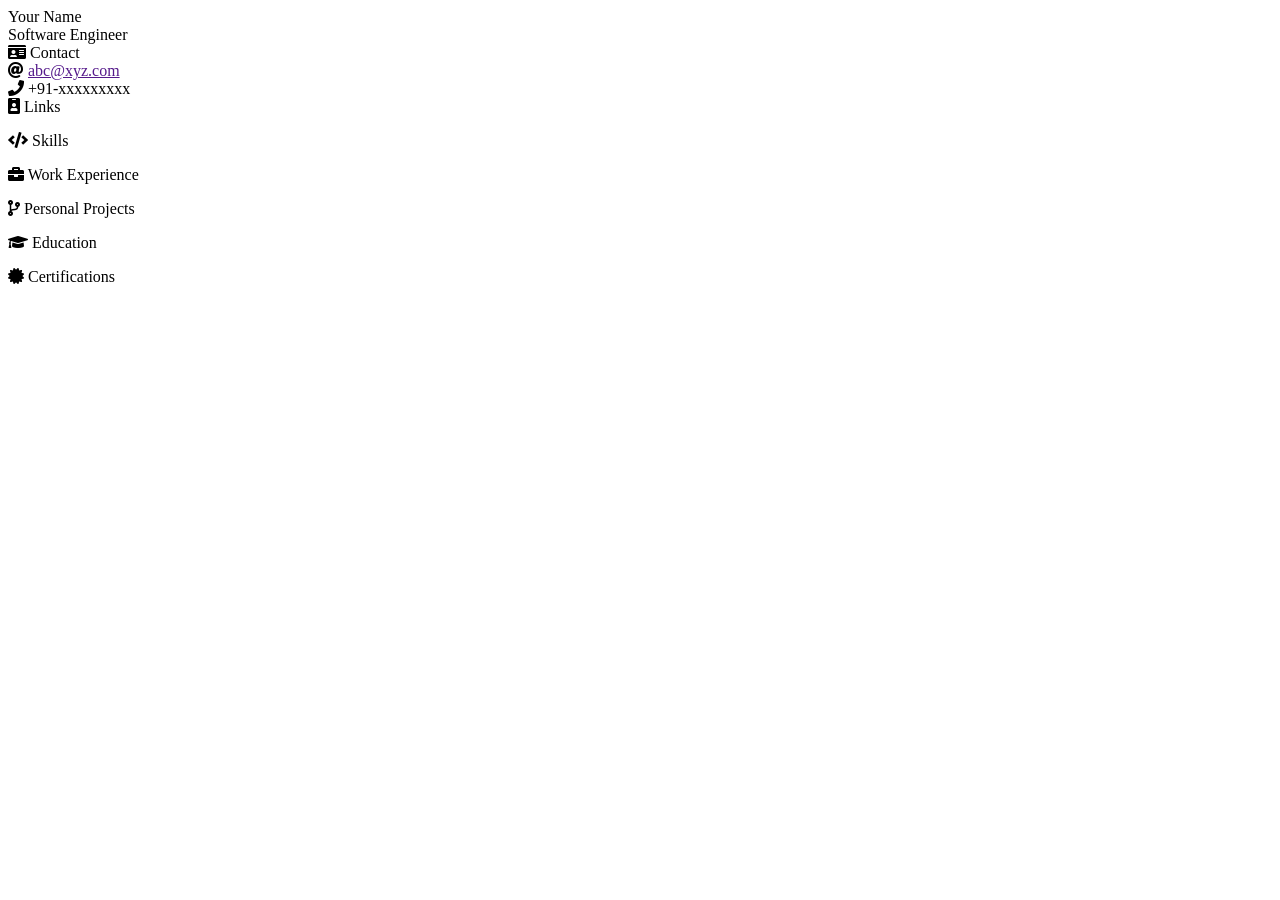
==== index.html @ ebb9d11e "dummy profile" ====
<!DOCTYPE html>
<html lang="en">
  <head>
    <meta name="viewport" content="width=device-width, initial-scale=1.0" />
    <title>Resume | John Doe</title>
    <link
      href="https://fonts.googleapis.com/css?family=Source+Sans+Pro:200,400,600&display=swap"
      rel="stylesheet"
    />
    <link
      href="https://fonts.googleapis.com/css?family=Roboto+Condensed&display=swap"
      rel="stylesheet"
    />
    <link
      rel="stylesheet"
      href="https://use.fontawesome.com/releases/v5.8.1/css/all.css"
      integrity="sha384-50oBUHEmvpQ+1lW4y57PTFmhCaXp0ML5d60M1M7uH2+nqUivzIebhndOJK28anvf"
      crossorigin="anonymous"
    />
    <link rel="stylesheet" type="text/css" href="assets/css/index.css" />
  </head>

  <body>
    <div class="container">
      <section class="header">
        <div class="header-title" id="profileName">Your Name</div>
        <div class="header-sub-title" id="profileSubTitle">
          Software Engineer
        </div>
      </section>

      <section class="info-section">
        <div class="info-left">
          <div class="cat-header">
            <span class="cat-indicator">
              <i class="fas fa-id-card" aria-hidden="true"></i>
            </span>
            <span class="cat-title">Contact</span>
          </div>
          <div class="contact-section">
            <div class="contact-item">
              <span class="contact-logo">
                <i class="fas fa-at" aria-hidden="true"></i>
              </span>
              <a
                class="contact-info"
                id="contactEmail"
                target="_blank"
                href=""
                rel="noopener noreferrer"
              >
                abc@xyz.com
              </a>
            </div>
            <div class="contact-item">
              <span class="contact-logo">
                <i class="fas fa-phone" aria-hidden="true"></i>
              </span>
              <span class="contact-info" id="contactPhone">
                +91-xxxxxxxxx
              </span>
            </div>
          </div>

          <div class="cat-header">
            <span class="cat-indicator">
              <i class="fas fa-id-badge" aria-hidden="true"></i>
            </span>
            <span class="cat-title">Links</span>
          </div>
          <div class="cat-list-body">
            <ul id="linksList"></ul>
          </div>
        </div>

        <div class="info-right">
          <div class="cat-header">
            <span class="cat-indicator">
              <i class="fas fa-code" aria-hidden="true"></i>
            </span>
            <span class="cat-title">Skills</span>
          </div>
          <div class="cat-list-body">
            <ul id="skillList"></ul>
          </div>
        </div>
      </section>

      <!-- Work experience section -->
      <section class="info-row">
        <div class="cat-header">
          <span class="cat-indicator">
            <i class="fas fa-briefcase" aria-hidden="true"></i>
          </span>
          <span class="cat-title">Work Experience</span>
        </div>
        <div class="cat-list-body">
          <ul id="experienceList"></ul>
        </div>
      </section>

      <!-- Projects Listing section -->
      <section class="info-row">
        <div class="cat-header">
          <span class="cat-indicator">
            <i class="fas fa-code-branch" aria-hidden="true"></i>
          </span>
          <span class="cat-title">Personal Projects</span>
        </div>
        <div class="cat-list-body">
          <ul id="projectList"></ul>
        </div>
      </section>

      <!-- Educaation listing section -->
      <section class="info-row">
        <div class="cat-header">
          <span class="cat-indicator">
            <i class="fas fa-graduation-cap" aria-hidden="true"></i>
          </span>
          <span class="cat-title">Education</span>
        </div>
        <div class="cat-list-body">
          <ul id="educationList"></ul>
        </div>
      </section>

      <!-- Certifications listing section -->
      <section class="info-row">
        <div class="cat-header">
          <span class="cat-indicator">
            <i class="fas fa-certificate" aria-hidden="true"></i>
          </span>
          <span class="cat-title">Certifications</span>
        </div>
        <div class="cat-list-body">
          <ul id="certList"></ul>
        </div>
      </section>

      <!-- Other contents section -->
      <section class="footer"></section>
    </div>

    <script src="data/profile-dummy.js"></script>
    <script src="assets/js/main.js"></script>
  </body>
</html>
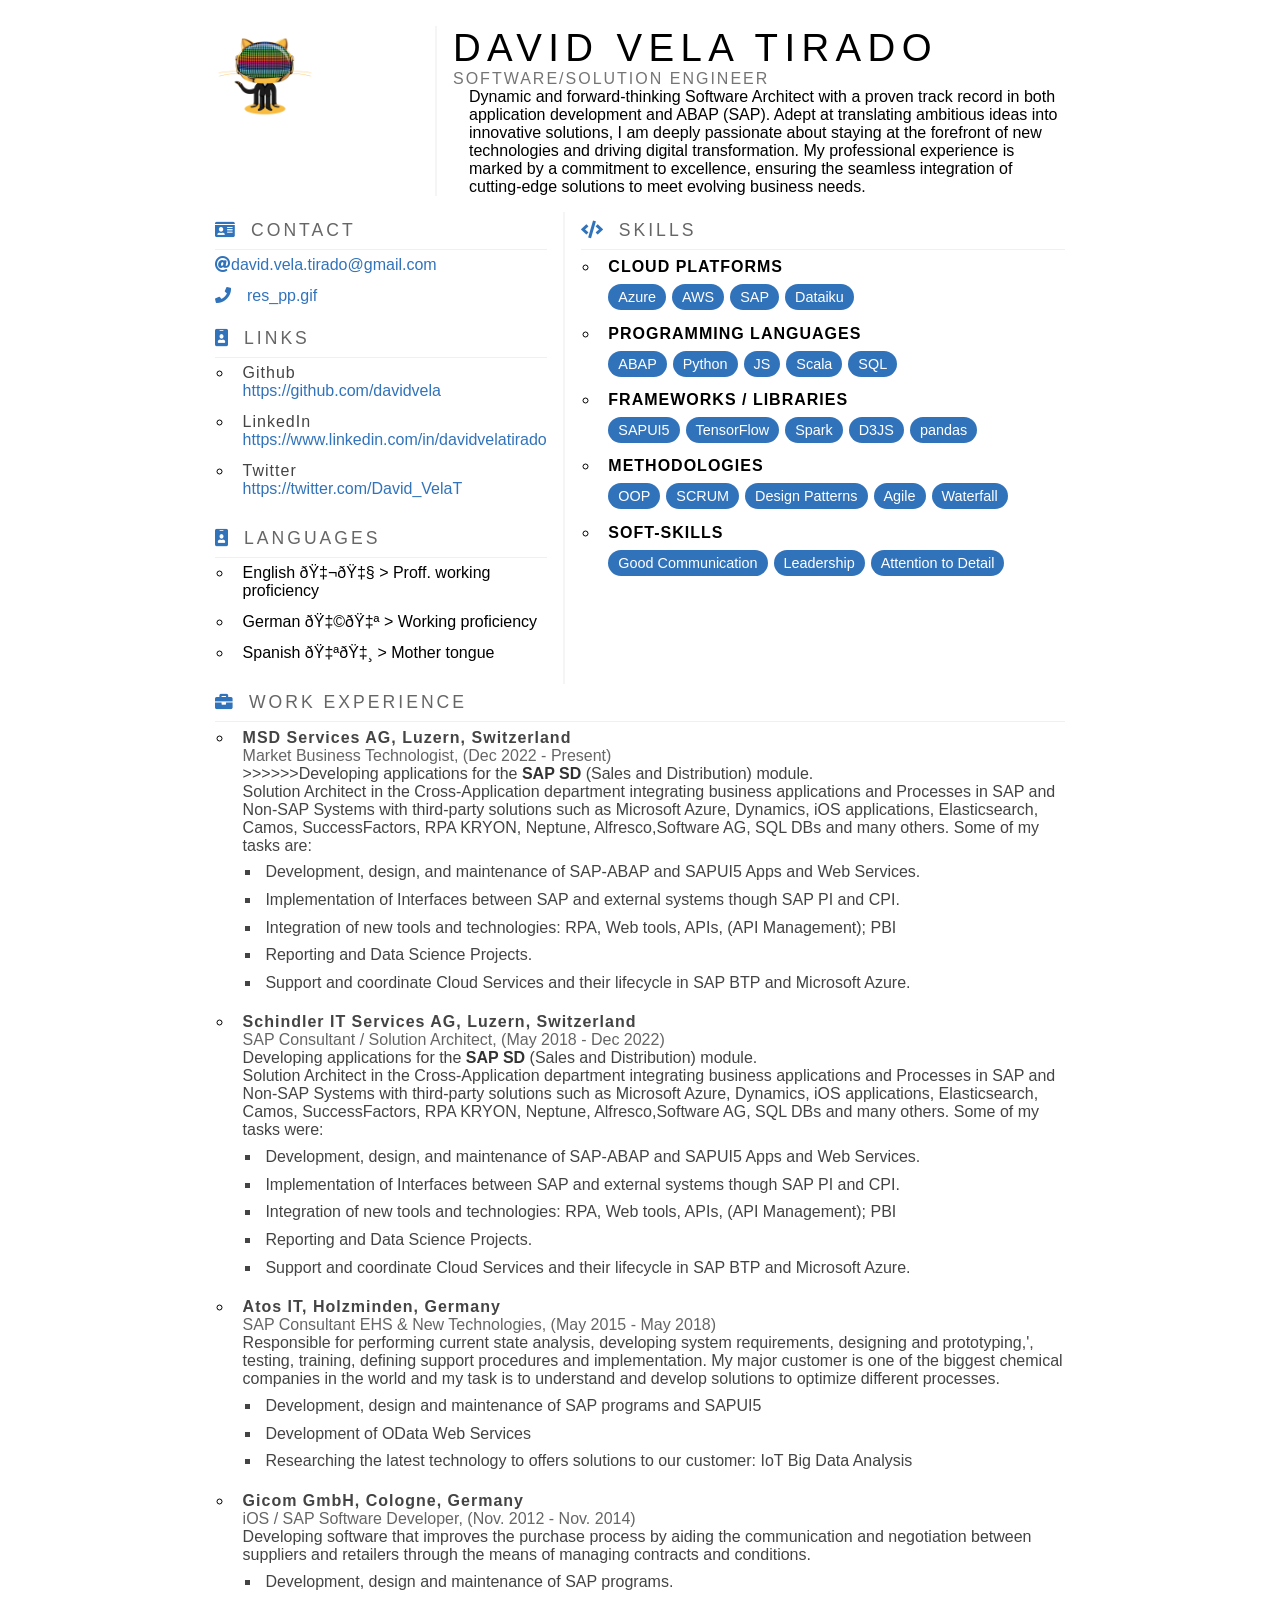
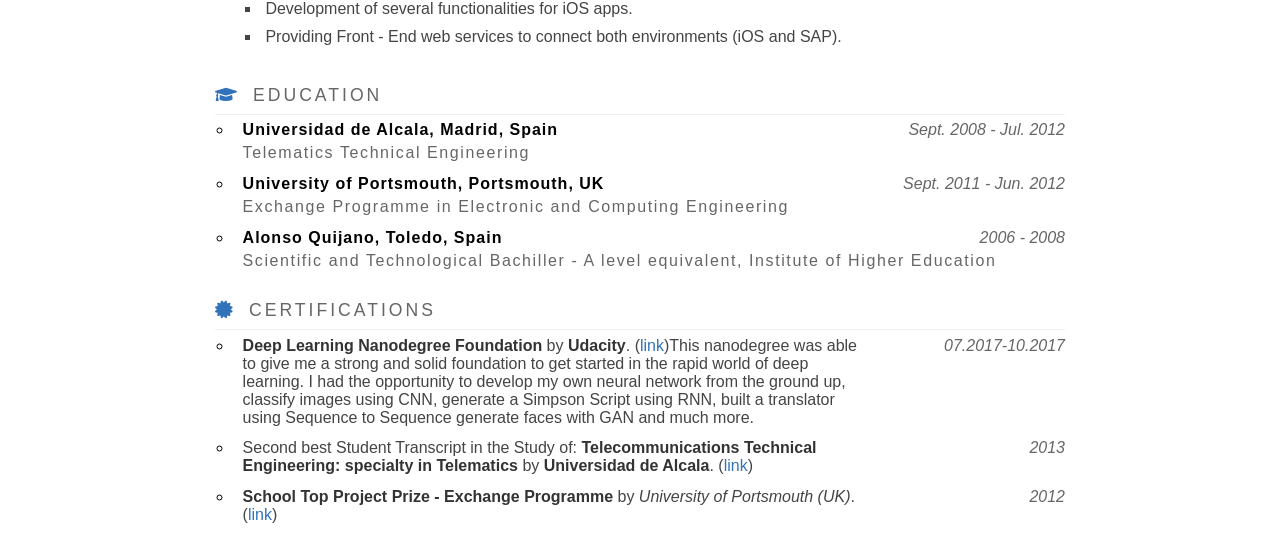
==== commit 4d77d49d: "update cv" ====
--- a/index.html
+++ b/index.html
@@ -17,15 +17,19 @@
       integrity="sha384-50oBUHEmvpQ+1lW4y57PTFmhCaXp0ML5d60M1M7uH2+nqUivzIebhndOJK28anvf"
       crossorigin="anonymous"
     />
-    <link rel="stylesheet" type="text/css" href="assets/css/index.css" />
+    <link rel="stylesheet" type="text/css" href="assets/css/res.css" />
   </head>
 
   <body>
     <div class="container">
-      <section class="header">
-        <div class="header-title" id="profileName">Your Name</div>
-        <div class="header-sub-title" id="profileSubTitle">
-          Software Engineer
+      <!--<section class="header">-->
+      <section class="info-section">
+        <div class="info-left">
+          <img id="profilePic" src="assets/images/res_pp.gif" alt="David Vela" style="width:100px;height:100px;">
+        </div>  <div class="info-right">
+          <div class="header-title" id="profileName">Your Name</div>
+          <div class="header-sub-title" id="profileSubTitle">Software Engineer</div>
+          <div class="contact-info" id="aboutIntro">Ambitious and Innovative Software Architect with Professional Experience ...</div>
         </div>
       </section>
 
@@ -42,15 +46,8 @@
               <span class="contact-logo">
                 <i class="fas fa-at" aria-hidden="true"></i>
               </span>
-              <a
-                class="contact-info"
-                id="contactEmail"
-                target="_blank"
-                href=""
-                rel="noopener noreferrer"
-              >
-                abc@xyz.com
-              </a>
+              <aclass="contact-info" id="contactEmail" target="_blank" href="" rel="noopener noreferrer">
+                abc@xyz.com</a>
             </div>
             <div class="contact-item">
               <span class="contact-logo">
@@ -71,7 +68,22 @@
           <div class="cat-list-body">
             <ul id="linksList"></ul>
           </div>
+        
+        <div class="cat-header">
+          <span class="cat-indicator">
+            <i class="fas fa-id-badge" aria-hidden="true"></i>
+          </span>
+          <span class="cat-title">Languages</span>
         </div>
+        <div class="cat-list-body">
+          <ul id="linksList">
+            <li>English 🇬🇧 > Proff. working proficiency</li>
+            <li>German 🇩🇪 > Working proficiency</li>
+            <li>Spanish 🇪🇸 > Mother tongue </li>
+          </ul>
+        </div>
+      
+      </div>
 
         <div class="info-right">
           <div class="cat-header">
@@ -99,7 +111,7 @@
         </div>
       </section>
 
-      <!-- Projects Listing section -->
+      <!-- Projects Listing section 
       <section class="info-row">
         <div class="cat-header">
           <span class="cat-indicator">
@@ -110,7 +122,7 @@
         <div class="cat-list-body">
           <ul id="projectList"></ul>
         </div>
-      </section>
+      </section>-->
 
       <!-- Educaation listing section -->
       <section class="info-row">
@@ -138,11 +150,26 @@
         </div>
       </section>
 
+
+      <!-- Projects Listing section 
+      <section class="info-row">
+        <div class="cat-header">
+          <span class="cat-indicator">
+            <i class="fas fa-code-branch" aria-hidden="true"></i>
+          </span>
+          <span class="cat-title">Personal Projects</span>
+        </div>
+        <div class="cat-list-body">
+          <ul id="projectList"></ul>
+        </div>
+      </section>-->
+
       <!-- Other contents section -->
       <section class="footer"></section>
     </div>
 
-    <script src="data/profile-dummy.js"></script>
-    <script src="assets/js/main.js"></script>
+    <script src="assets/js/res_profile_DE.js"></script>
+    <script src="assets/js/res_profile_EN.js"></script>
+    <script src="assets/js/res_main.js"></script>
   </body>
 </html>
--- a/assets/css/res.css
+++ b/assets/css/res.css
@@ -0,0 +1,396 @@
+body,
+html {
+  margin: 0 auto;
+  font-family: -apple-system, BlinkMacSystemFont, "Segoe UI", "Source Sans Pro",
+    Roboto, Oxygen, Ubuntu, Cantarell, "Open Sans", "Helvetica Neue", sans-serif;
+  font-size: 100%;
+  color: #000;
+}
+
+* {
+  box-sizing: border-box;
+}
+
+/* Links */
+a {
+  text-decoration: none !important;
+  color: #3173bb !important;
+}
+
+strong {
+  color: #333;
+}
+
+.container {
+  padding: 10px 15px;
+  margin: 0 auto;
+  /* width: 55rem; */
+  max-width: 55rem;
+  background-color: #fff;
+}
+
+.link-title {
+  letter-spacing: 1px;
+  color: #444;
+}
+
+.header {
+  text-align: center;
+  margin-bottom: 1.5rem;
+}
+
+.profile-logo {
+  width: 100px;
+  height: 100px;
+  border-radius: 50%;
+}
+
+.header-title {
+  font-size: 2.4rem;
+  font-weight: 300;
+  letter-spacing: 0.4rem;
+  text-transform: uppercase;
+}
+
+.header-sub-title {
+  font-weight: 400;
+  color: #757575;
+  letter-spacing: 2px;
+  text-transform: uppercase;
+}
+
+.contact-section {
+  padding-bottom: 0.5rem;
+}
+
+.contact-item {
+  display: flex;
+  align-items: center;
+  color: #3173bb;
+  padding: 0.4rem 0;
+}
+
+.contact-logo {
+  color: #3173bb;
+}
+
+.contact-info {
+  padding-left: 1rem;
+}
+
+.info-section {
+  padding: 1rem 0 0 0;
+  display: flex;
+  flex-direction: row;
+  flex-wrap: wrap;
+}
+
+.info-left {
+  flex: 1;
+  border-right: 2px solid #f5f5f5;
+  padding-right: 1rem;
+}
+
+.info-right {
+  flex: 3;
+  padding-left: 1rem;
+}
+
+.info-row {
+  width: 100%;
+}
+
+.cat-header {
+  padding: 0.5rem 0;
+  font-size: 1.1rem;
+  display: flex;
+  align-items: center;
+  border-bottom: 1px solid #f0f0f0;
+}
+
+.cat-indicator {
+  color: #3173bb;
+}
+
+.cat-title {
+  text-transform: uppercase;
+  letter-spacing: 3px;
+  vertical-align: text-bottom;
+  padding-left: 1rem;
+  color: #666;
+}
+
+.cat-def-body,
+.cat-skill-body {
+  padding: 0.2rem 0px 0.7rem 1.7rem;
+}
+
+/* Lists */
+.cat-list-body {
+  padding-bottom: 1rem;
+}
+.cat-list-body ul {
+  padding-left: 18px;
+  margin: 0;
+  list-style-type: circle;
+}
+
+.cat-list-body li {
+  padding: 0.4rem 0;
+  padding-left: 0.6rem;
+}
+
+/* Education */
+.edu-header,
+.project-header {
+  display: flex;
+  justify-content: space-between;
+}
+
+.edu-alma,
+.project-title,
+.skill-title {
+  font-weight: 600;
+  letter-spacing: 1px;
+  padding-right: 60px;
+}
+
+.edu-duration,
+.project-duration {
+  color: #666;
+  font-style: italic;
+}
+
+.edu-class-data {
+  /* clear: right; */
+  margin-top: 5px;
+}
+
+.edu-std {
+  letter-spacing: 0.1rem;
+  color: #666;
+}
+
+.edu-score {
+  margin-left: 20px;
+  padding: 2px 8px;
+  background-color: #3173bb;
+  color: #fff;
+  border-radius: 20px;
+}
+
+/* Project */
+.project-title {
+  padding-right: 5px;
+}
+
+.project-desc {
+  /* margin-top: 8px; */
+  color: #444;
+  padding: 4px 0 4px 16px;
+  border-left: 2px solid beige;
+}
+
+/* Skills */
+.cat-skill-item {
+  padding: 0.2rem 0 !important;
+  padding-left: 0.6rem !important;
+}
+
+.cat-skill-type {
+  /* width: 100%; */
+  /* min-width: 13.5rem; */
+  text-transform: uppercase;
+  font-weight: 600;
+  letter-spacing: 1px;
+  padding: 5px 0;
+}
+
+.force-inline {
+  display: inline-block !important;
+}
+
+.cat-skill-body {
+  display: flex;
+  flex-wrap: wrap;
+  justify-content: space-between;
+  padding: 0 0 5px 40px;
+}
+
+.cat-skill-body-gen {
+  display: flex;
+  flex-wrap: wrap;
+}
+
+.skill {
+  margin: 10px 0;
+  padding: 0 10px;
+}
+
+.skill-gen {
+  display: inline;
+  padding: 5px 10px;
+  margin: 3px 6px;
+  margin-left: 0;
+  background-color: #3173bb;
+  color: #fff;
+  border-radius: 3rem;
+
+  /* font-weight: 600; */
+  font-size: 0.9rem;
+}
+
+.skill-progress-track {
+  height: 10px;
+  min-width: 150px;
+  background-color: #eee;
+  margin-top: 6px;
+  border-radius: 6px;
+}
+
+.skill-progress {
+  height: 100%;
+  background-color: #3173bb;
+  border-radius: 6px;
+}
+
+.pad-bottom-extra {
+  padding-bottom: 20px;
+}
+
+.ach-item {
+  width: 100%;
+  display: flex;
+  justify-content: space-between;
+}
+
+.exp-org {
+  font-weight: 600;
+  letter-spacing: 1px;
+  color: #444;
+}
+
+.exp-title {
+  color: #666;
+}
+
+.ach-title {
+  width: 75%;
+  color: #444;
+}
+
+.ach-duration {
+  color: #666;
+  font-style: italic;
+  width: 15%;
+  text-align: right;
+}
+
+.expDet {
+  list-style-type: disc !important;
+  color: #444;
+  padding: 4px 0 4px 16px;
+  /* font-style: italic; */
+}
+
+.expDet > li {
+  padding: 0.3rem 0 !important;
+  padding-left: 0.3rem !important;
+}
+
+/* Media wuery for mobile view */
+@media screen and (max-width: 500px) {
+  .profile-logo {
+    margin: 0 auto;
+  }
+
+  .header-title {
+    /* flex-wrap: wrap; */
+    /* justify-content: center; */
+    text-align: center;
+  }
+
+  .header-title .profile-contact {
+    text-align: left;
+  }
+
+  .header-sub-title {
+    /* justify-content: center; */
+    text-align: center;
+  }
+
+  .link-title {
+    padding-bottom: 3px;
+    font-weight: 500;
+  }
+
+  .cat-title {
+    letter-spacing: 2px;
+    font-weight: 600;
+  }
+
+  .info-section .info-left {
+    border: none;
+  }
+
+  .info-section .info-right {
+    padding: 0;
+  }
+
+  .ach-item {
+    flex-direction: column;
+  }
+
+  .ach-item .ach-title {
+    width: auto;
+  }
+
+  .ach-item .ach-duration {
+    width: auto;
+    text-align: left;
+  }
+
+  .edu-header {
+    flex-direction: column;
+  }
+
+  .edu-score {
+    margin-left: 0;
+  }
+
+  .contact-item {
+    /* width: 100%; */
+    display: block;
+    cursor: pointer;
+  }
+
+  .contact-icon {
+    min-width: 1.8rem;
+    text-align: center;
+  }
+
+  .cat-def-body,
+  .cat-skill-body {
+    padding: 0.5rem 0 0.5rem 1.4rem;
+  }
+
+  .cat-list-body {
+    padding: 2px 0 10px 0px;
+  }
+
+  .cat-skill-body-gen {
+    display: flex;
+    flex-wrap: wrap;
+    flex-direction: row;
+    /* justify-content: space-between; */
+  }
+
+  .project-link a {
+    word-wrap: break-word;
+  }
+
+  .project-desc {
+    color: #444;
+    padding: 4px 0;
+  }
+}
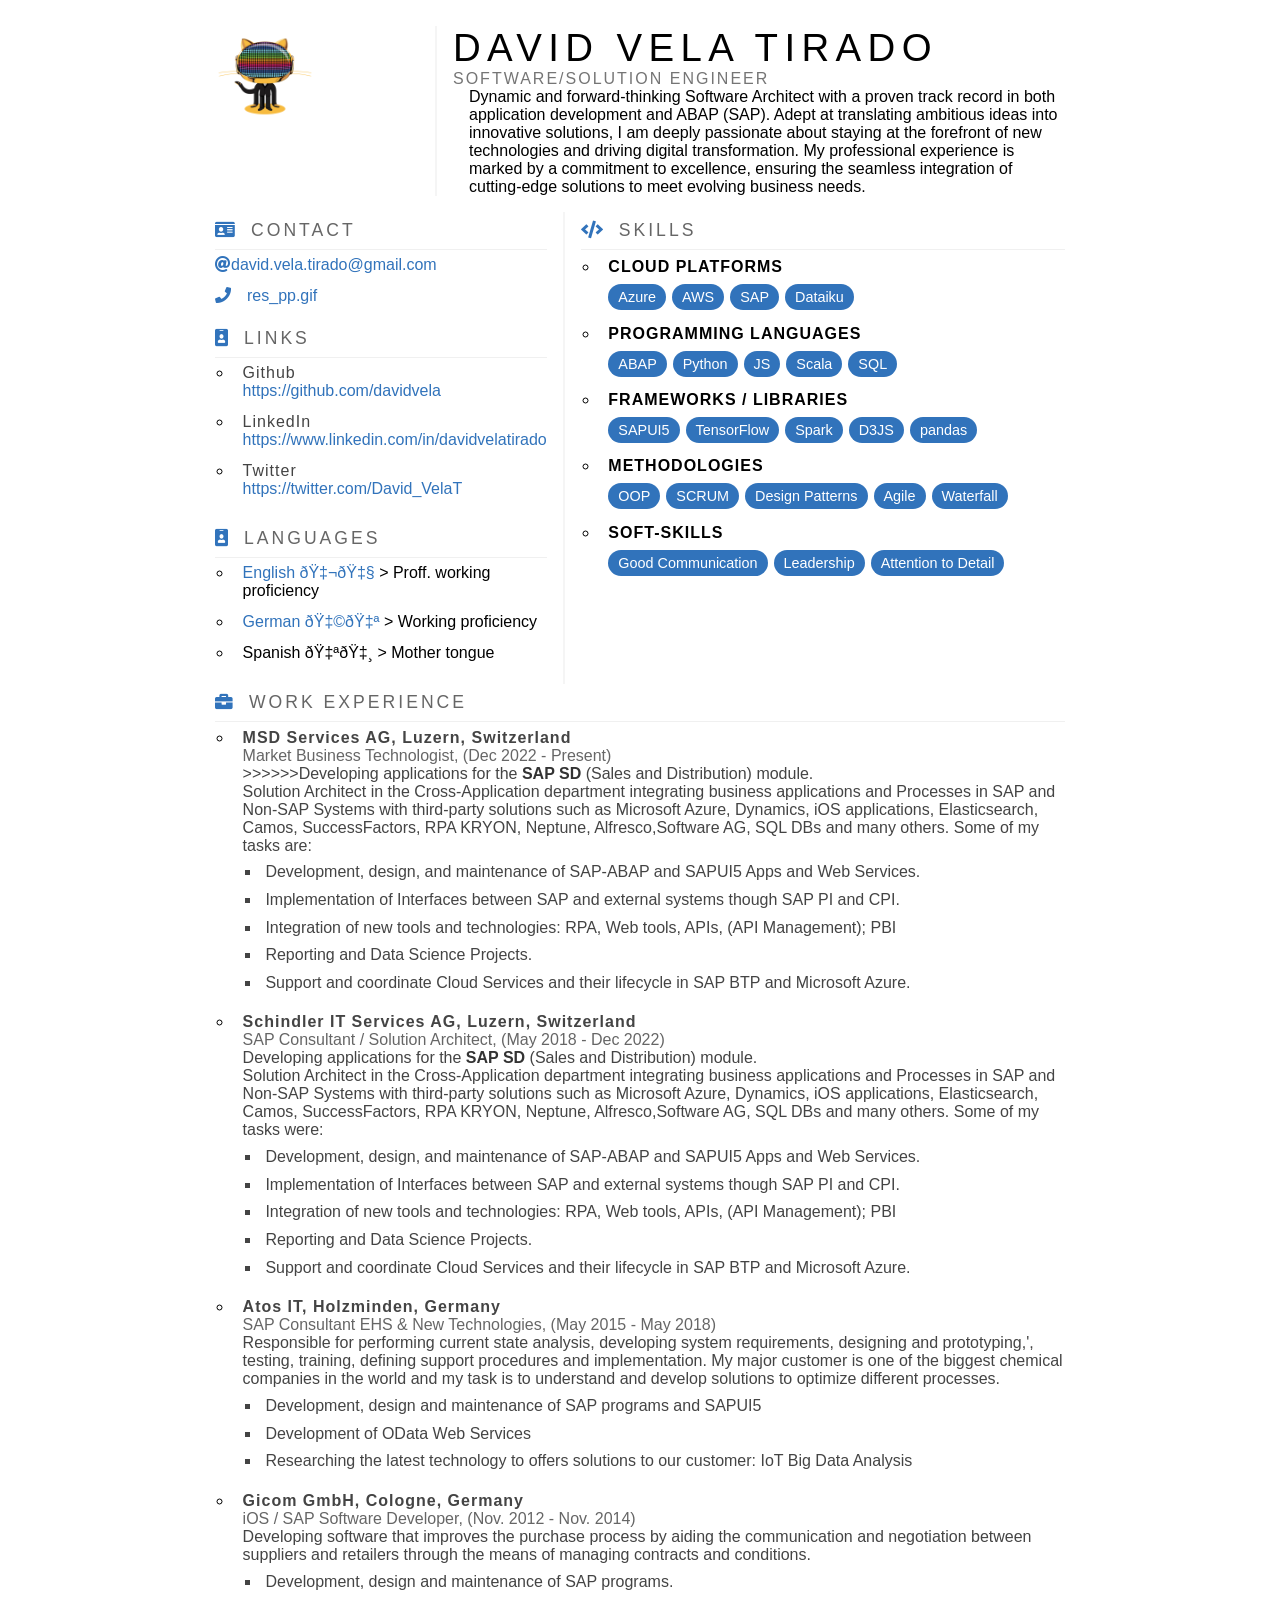
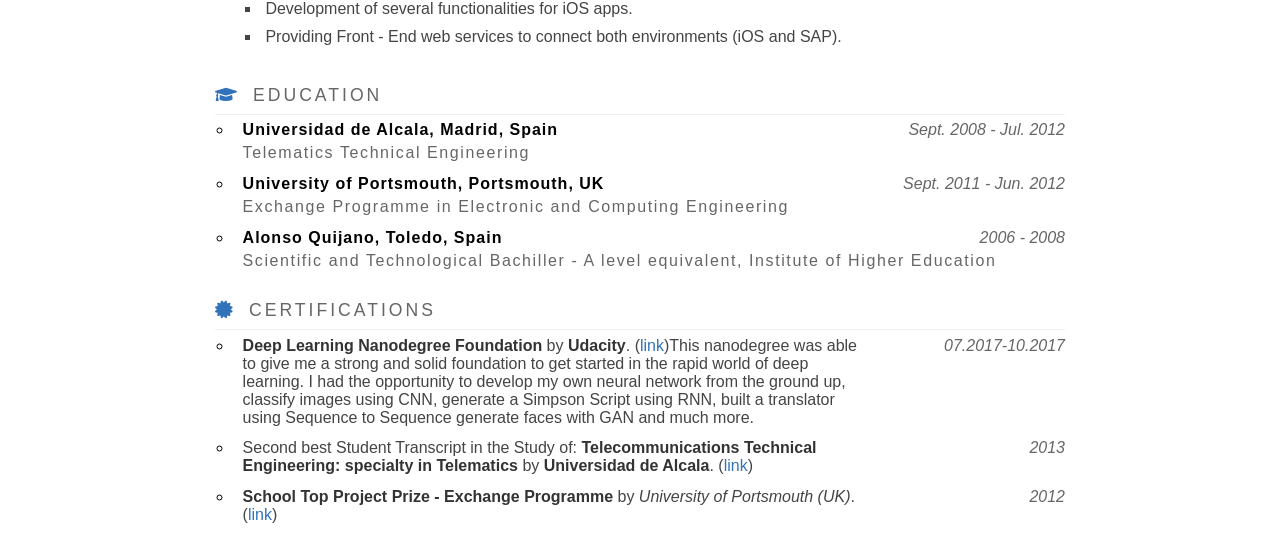
==== commit b641e87f: "index change language" ====
--- a/index.html
+++ b/index.html
@@ -77,9 +77,11 @@
         </div>
         <div class="cat-list-body">
           <ul id="linksList">
-            <li>English 🇬🇧 > Proff. working proficiency</li>
-            <li>German 🇩🇪 > Working proficiency</li>
+            <li><a href="./index.html?lang=EN">English 🇬🇧 </a> > Proff. working proficiency</li>
+            <li><a href="./index.html?lang=DE">German 🇩🇪  </a> > Working proficiency</li>
+            <!-- <li><a href="./index.html?lang=EN">Spanish 🇪🇸 </a> > Mother tongue </li> -->
             <li>Spanish 🇪🇸 > Mother tongue </li>
+
           </ul>
         </div>
       
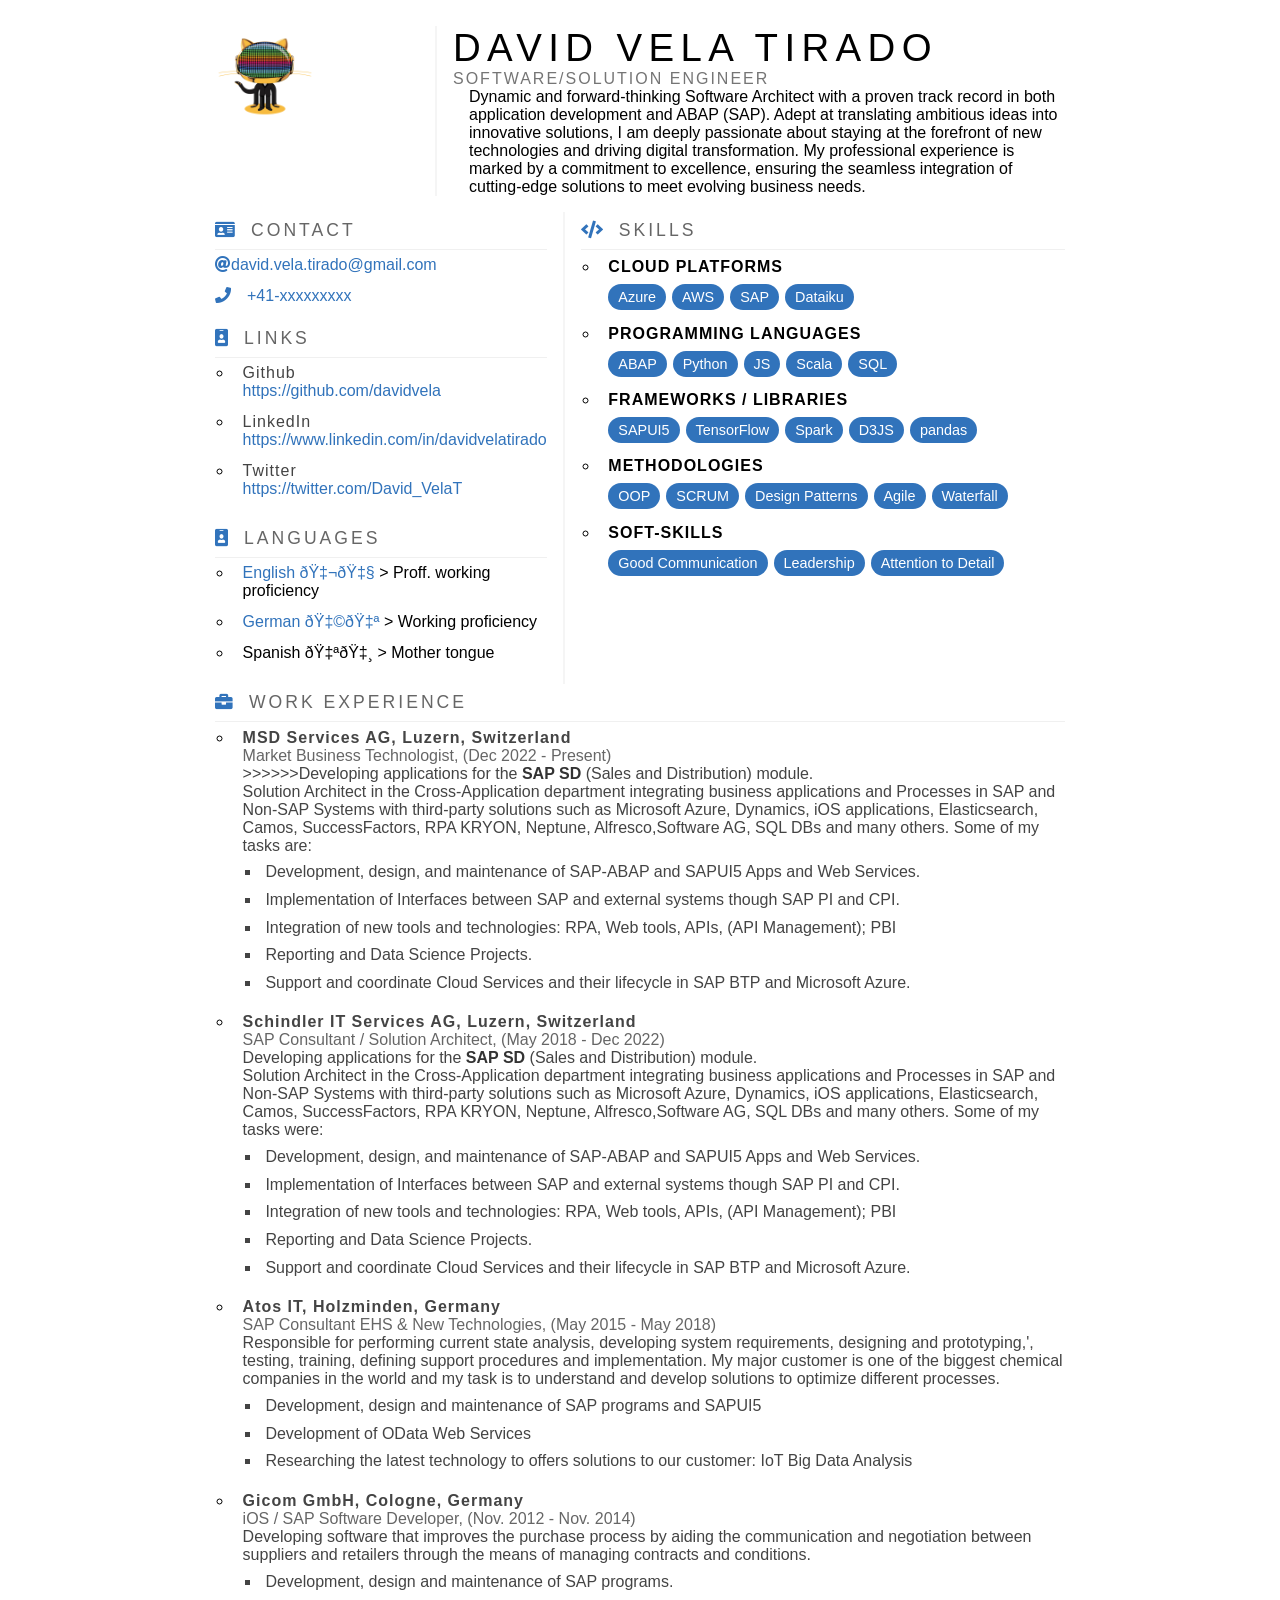
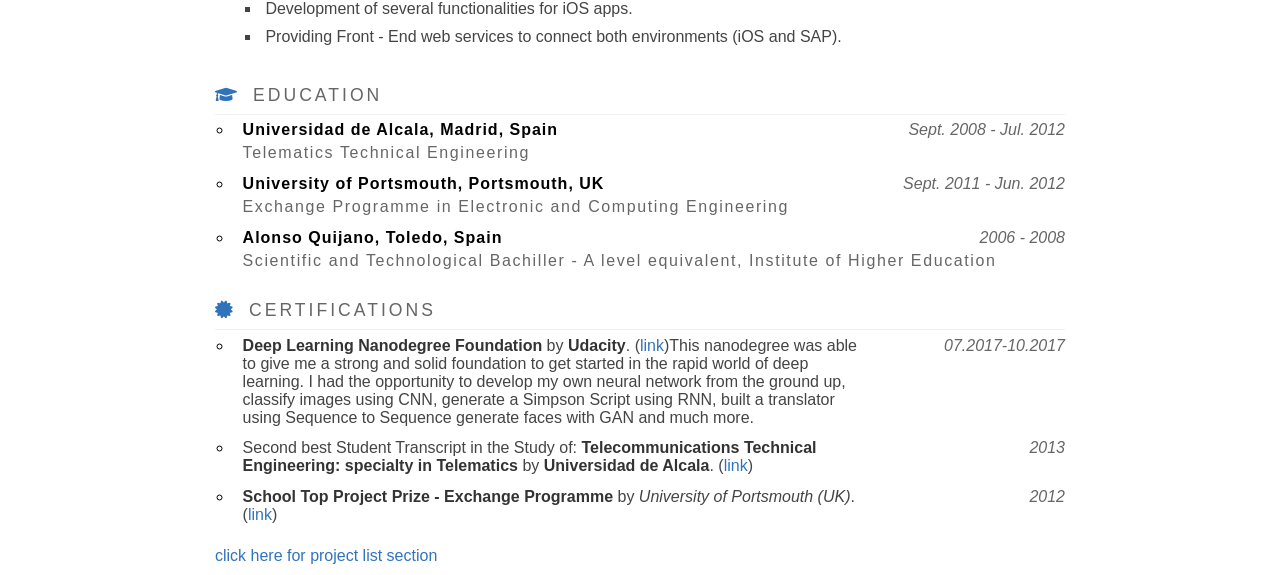
==== commit 413d63ed: "cv up to date >> functions" ====
--- a/index.html
+++ b/index.html
@@ -54,7 +54,7 @@
                 <i class="fas fa-phone" aria-hidden="true"></i>
               </span>
               <span class="contact-info" id="contactPhone">
-                +91-xxxxxxxxx
+                +41-xxxxxxxxx
               </span>
             </div>
           </div>
@@ -153,22 +153,27 @@
       </section>
 
 
-      <!-- Projects Listing section 
-      <section class="info-row">
-        <div class="cat-header">
-          <span class="cat-indicator">
-            <i class="fas fa-code-branch" aria-hidden="true"></i>
-          </span>
-          <span class="cat-title">Personal Projects</span>
-        </div>
-        <div class="cat-list-body">
-          <ul id="projectList"></ul>
-        </div>
-      </section>-->
+    
+    <!-- Projects Listing section 
+    <section class="info-row">
+      <div class="cat-header">
+        <span class="cat-indicator">
+          <i class="fas fa-code-branch" aria-hidden="true"></i>
+        </span>
+        <span class="cat-title">Personal Projects</span>
+      </div>
+      <div class="cat-list-body">
+        <ul id="projectList"></ul>
+      </div>
+    </section>-->
 
-      <!-- Other contents section -->
-      <section class="footer"></section>
+    <!-- Other contents section -->
+    <section class="footer"></section>
+    <a href="./index_projects.html?">click here for project list section</a> 
     </div>
+
+
+  
 
     <script src="assets/js/res_profile_DE.js"></script>
     <script src="assets/js/res_profile_EN.js"></script>
